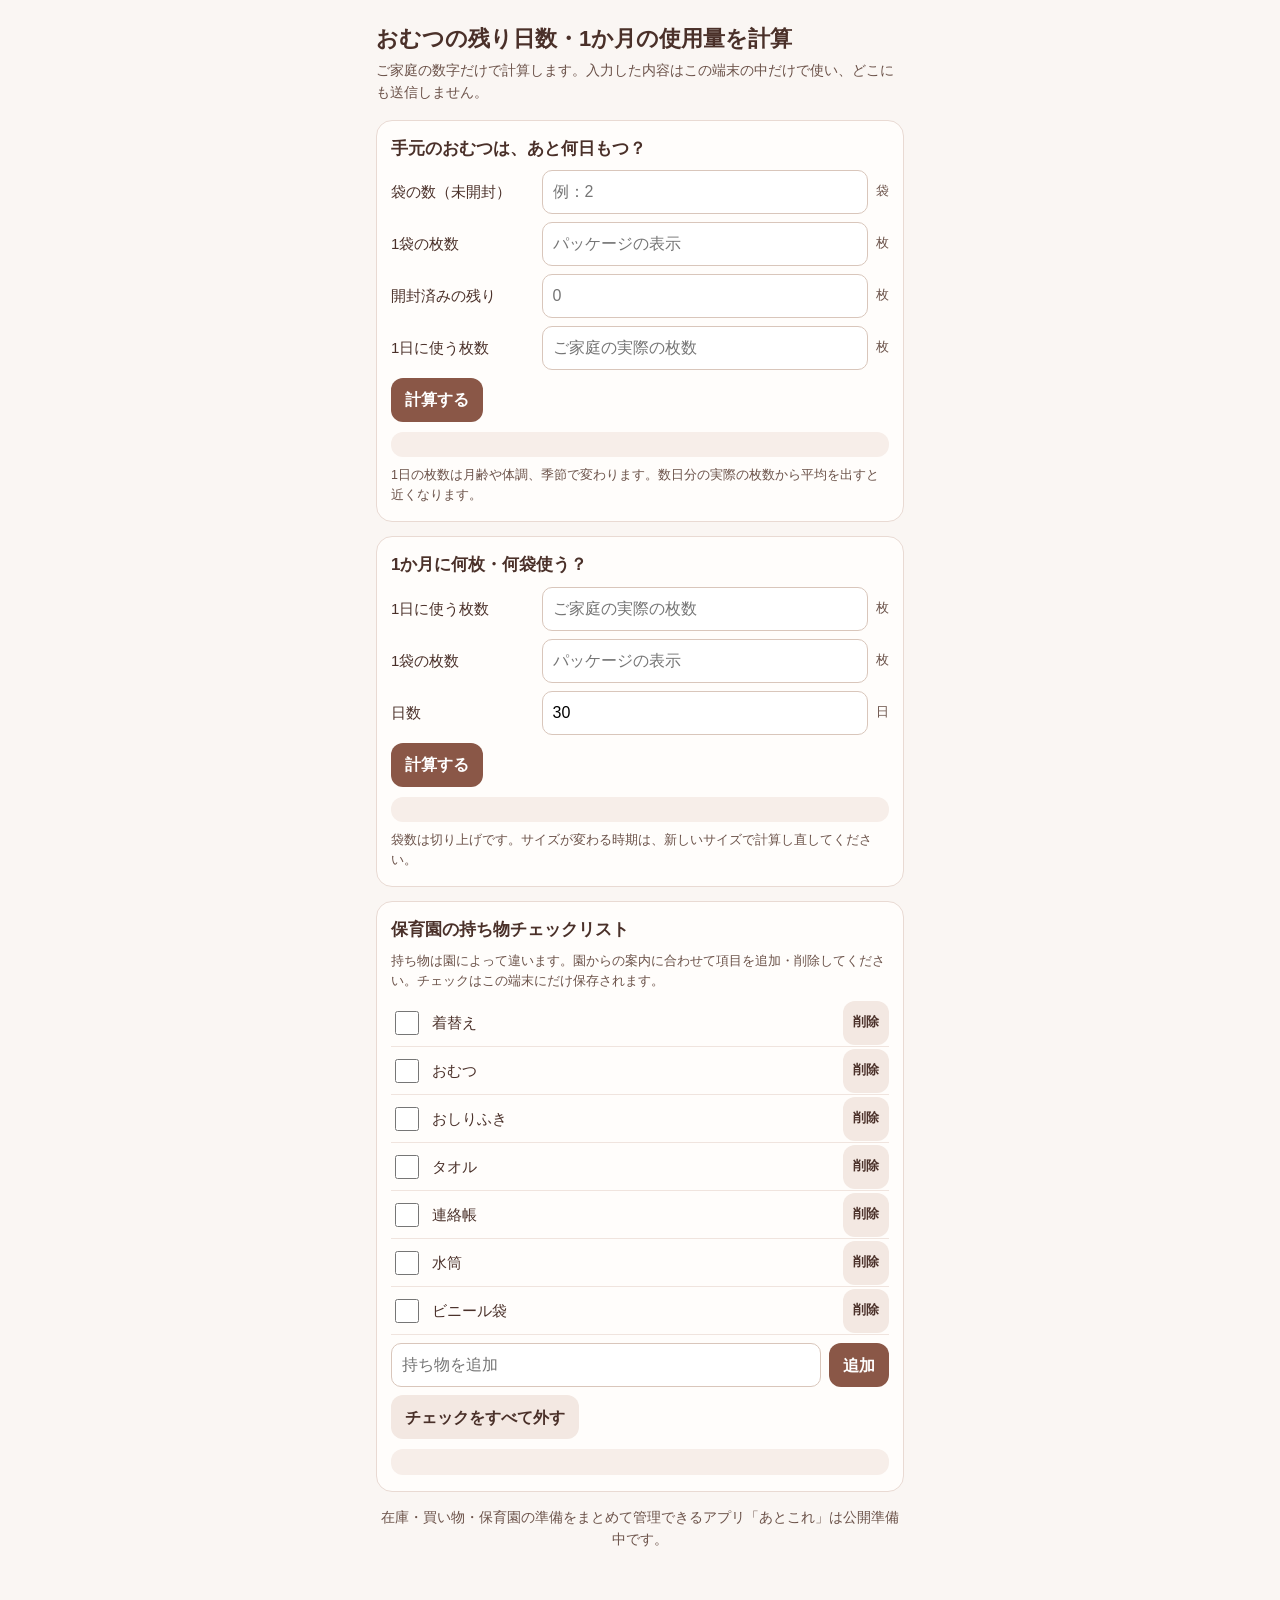
==== atokore-tools-v51/index.html @ 3b9926f9 "feat(v51): easy 3-level stock with optional on-device estimate, packing pre-check, quieter sync, fre" ====
<!doctype html>
<html lang="ja">
<head>
<meta charset="utf-8">
<meta name="viewport" content="width=device-width,initial-scale=1,viewport-fit=cover">
<!-- DRAFT (v51): not published. Remove noindex only with the owner's approval at release. -->
<meta name="robots" content="noindex,nofollow">
<title>おむつの残り日数・1か月の使用量を計算｜保育園の持ち物チェック</title>
<meta name="description" content="手元のおむつがあと何日もつか、1か月に何枚・何袋使うかを、ご家庭の数字だけで計算します。保育園の持ち物チェックリストも端末の中だけで使えます。">
<style>
:root{--ink:#4A3029;--sub:#6B5249;--line:#E9DAD3;--card:#FFFDFB;--accent:#8A5747;--bg:#FAF6F3}
*{box-sizing:border-box}
body{margin:0;background:var(--bg);color:var(--ink);font-family:-apple-system,BlinkMacSystemFont,"Hiragino Sans",sans-serif;line-height:1.6}
main{max-width:560px;margin:0 auto;padding:16px 16px 40px}
h1{font-size:22px;line-height:1.4;margin:8px 0 4px}
.lead{font-size:14px;color:var(--sub);margin:0 0 16px}
section{background:var(--card);border:1px solid var(--line);border-radius:16px;padding:14px 14px 16px;margin:14px 0}
h2{font-size:17px;margin:0 0 8px}
label{display:flex;align-items:center;gap:8px;margin:8px 0;font-size:15px}
label span:first-child{flex:0 0 9.5em}
input[type=number],input[type=text]{flex:1;min-width:0;min-height:44px;border:1px solid #D9C6BB;border-radius:10px;padding:8px 10px;font-size:16px;background:#fff}
.unit{color:var(--sub);font-size:13px;white-space:nowrap}
button{min-height:44px;border:0;border-radius:12px;background:var(--accent);color:#fff;font:inherit;font-weight:800;padding:8px 14px}
button.ghost{background:#F3E8E2;color:var(--ink)}
.result{margin:10px 0 0;padding:10px 12px;border-radius:12px;background:#F7EEE9;font-weight:700;min-height:1.6em}
.result.error{background:#FDECEA;color:#B42318}
.note{font-size:12.5px;color:var(--sub);margin:8px 0 0}
ul.check{list-style:none;padding:0;margin:8px 0}
ul.check li{display:flex;align-items:center;gap:10px;min-height:48px;border-bottom:1px solid #F0E4DE}
ul.check input[type=checkbox]{width:24px;height:24px;flex:none}
ul.check .name{flex:1;font-size:15px;overflow-wrap:anywhere}
ul.check button{min-height:44px;padding:6px 10px;font-size:13px}
.row{display:flex;gap:8px}
.cta{font-size:14px;text-align:center;color:var(--sub)}
@media(max-width:350px){label{flex-wrap:wrap}label span:first-child{flex-basis:100%}}
</style>
</head>
<body>
<main>
<h1>おむつの残り日数・1か月の使用量を計算</h1>
<p class="lead">ご家庭の数字だけで計算します。入力した内容はこの端末の中だけで使い、どこにも送信しません。</p>

<section aria-labelledby="t1">
<h2 id="t1">手元のおむつは、あと何日もつ？</h2>
<label><span>袋の数（未開封）</span><input id="dBags" type="number" inputmode="numeric" min="0" step="1" placeholder="例：2"><span class="unit">袋</span></label>
<label><span>1袋の枚数</span><input id="dPerBag" type="number" inputmode="numeric" min="1" step="1" placeholder="パッケージの表示"><span class="unit">枚</span></label>
<label><span>開封済みの残り</span><input id="dLoose" type="number" inputmode="numeric" min="0" step="1" placeholder="0"><span class="unit">枚</span></label>
<label><span>1日に使う枚数</span><input id="dPerDay" type="number" inputmode="decimal" min="0.5" step="0.5" placeholder="ご家庭の実際の枚数"><span class="unit">枚</span></label>
<button type="button" id="dGo">計算する</button>
<p class="result" id="dOut" role="status" aria-live="polite"></p>
<p class="note">1日の枚数は月齢や体調、季節で変わります。数日分の実際の枚数から平均を出すと近くなります。</p>
</section>

<section aria-labelledby="t2">
<h2 id="t2">1か月に何枚・何袋使う？</h2>
<label><span>1日に使う枚数</span><input id="mPerDay" type="number" inputmode="decimal" min="0.5" step="0.5" placeholder="ご家庭の実際の枚数"><span class="unit">枚</span></label>
<label><span>1袋の枚数</span><input id="mPerBag" type="number" inputmode="numeric" min="1" step="1" placeholder="パッケージの表示"><span class="unit">枚</span></label>
<label><span>日数</span><input id="mDays" type="number" inputmode="numeric" min="28" max="31" step="1" value="30"><span class="unit">日</span></label>
<button type="button" id="mGo">計算する</button>
<p class="result" id="mOut" role="status" aria-live="polite"></p>
<p class="note">袋数は切り上げです。サイズが変わる時期は、新しいサイズで計算し直してください。</p>
</section>

<section aria-labelledby="t3">
<h2 id="t3">保育園の持ち物チェックリスト</h2>
<p class="note" style="margin-top:0">持ち物は園によって違います。園からの案内に合わせて項目を追加・削除してください。チェックはこの端末にだけ保存されます。</p>
<ul class="check" id="cList"></ul>
<div class="row"><input id="cName" type="text" maxlength="40" placeholder="持ち物を追加" aria-label="持ち物を追加"><button type="button" id="cAdd">追加</button></div>
<div class="row" style="margin-top:8px"><button type="button" class="ghost" id="cReset">チェックをすべて外す</button></div>
<p class="result" id="cOut" role="status" aria-live="polite"></p>
</section>

<p class="cta">在庫・買い物・保育園の準備をまとめて管理できるアプリ「あとこれ」は公開準備中です。</p>
</main>
<script src="./tools-calc-v51.js"></script>
<script>
(function(){
'use strict';
const T=window.AtokoreTools,$=id=>document.getElementById(id);
const today=()=>{const d=new Date();return d.getFullYear()+'-'+String(d.getMonth()+1).padStart(2,'0')+'-'+String(d.getDate()).padStart(2,'0')};
const show=(el,r,text)=>{el.classList.toggle('error',!!r.error);el.textContent=r.error||text};
$('dGo').addEventListener('click',()=>{
 const r=T.daysLeft({bags:$('dBags').value,perBag:$('dPerBag').value,loose:$('dLoose').value||0,perDay:$('dPerDay').value});
 if(r.error)return show($('dOut'),r);
 const end=T.runOutDate(today(),r.days),md=end?end.slice(5).replace('-','月').replace(/^0/,'')+'日':'';
 show($('dOut'),r,'合計'+r.total+'枚で、あと約'+r.days+'日（'+md+'ごろまで）です。');
});
$('mGo').addEventListener('click',()=>{
 const r=T.monthly({perDay:$('mPerDay').value,perBag:$('mPerBag').value,days:$('mDays').value});
 show($('mOut'),r,r.days+'日で約'+r.sheets+'枚、'+r.bags+'袋分です。');
});
// Checklist: device-only. A missing or unreadable save starts from the generic examples; an
// unreadable save is never overwritten silently.
const KEY='atokoreToolsChecklistV1',DEFAULTS=['着替え','おむつ','おしりふき','タオル','連絡帳','水筒','ビニール袋'];
let list=null,locked=false;
try{const raw=localStorage.getItem(KEY);list=raw===null?DEFAULTS.map(name=>({name,done:false})):JSON.parse(raw);
 if(!Array.isArray(list)||!list.every(x=>x&&typeof x.name==='string'&&x.name.length<=40&&typeof x.done==='boolean'))throw Error('invalid')}
catch(_){locked=true;list=DEFAULTS.map(name=>({name,done:false}));$('cOut').textContent='保存されたチェックリストを読めないため、変更を保存しません。'}
const save=()=>{if(locked)return false;try{localStorage.setItem(KEY,JSON.stringify(list));return true}catch(_){$('cOut').textContent='この端末に保存できませんでした。';return false}};
function paint(){
 const ul=$('cList');ul.replaceChildren();
 list.forEach((x,i)=>{
  const li=document.createElement('li'),cb=document.createElement('input'),name=document.createElement('span'),del=document.createElement('button');
  cb.type='checkbox';cb.checked=x.done;cb.setAttribute('aria-label',x.name+'を準備済みにする');
  cb.addEventListener('change',()=>{x.done=cb.checked;save()});
  name.className='name';name.textContent=x.name;
  del.type='button';del.className='ghost';del.textContent='削除';del.setAttribute('aria-label',x.name+'を削除');
  del.addEventListener('click',()=>{list.splice(i,1);save();paint()});
  li.append(cb,name,del);ul.append(li);
 });
}
$('cAdd').addEventListener('click',()=>{const v=$('cName').value.trim().slice(0,40);if(!v||list.length>=40)return;list.push({name:v,done:false});if(save())$('cName').value='';paint()});
$('cName').addEventListener('keydown',e=>{if(e.key==='Enter'){e.preventDefault();$('cAdd').click()}});
$('cReset').addEventListener('click',()=>{list.forEach(x=>x.done=false);save();paint()});
paint();
})();
</script>
</body>
</html>
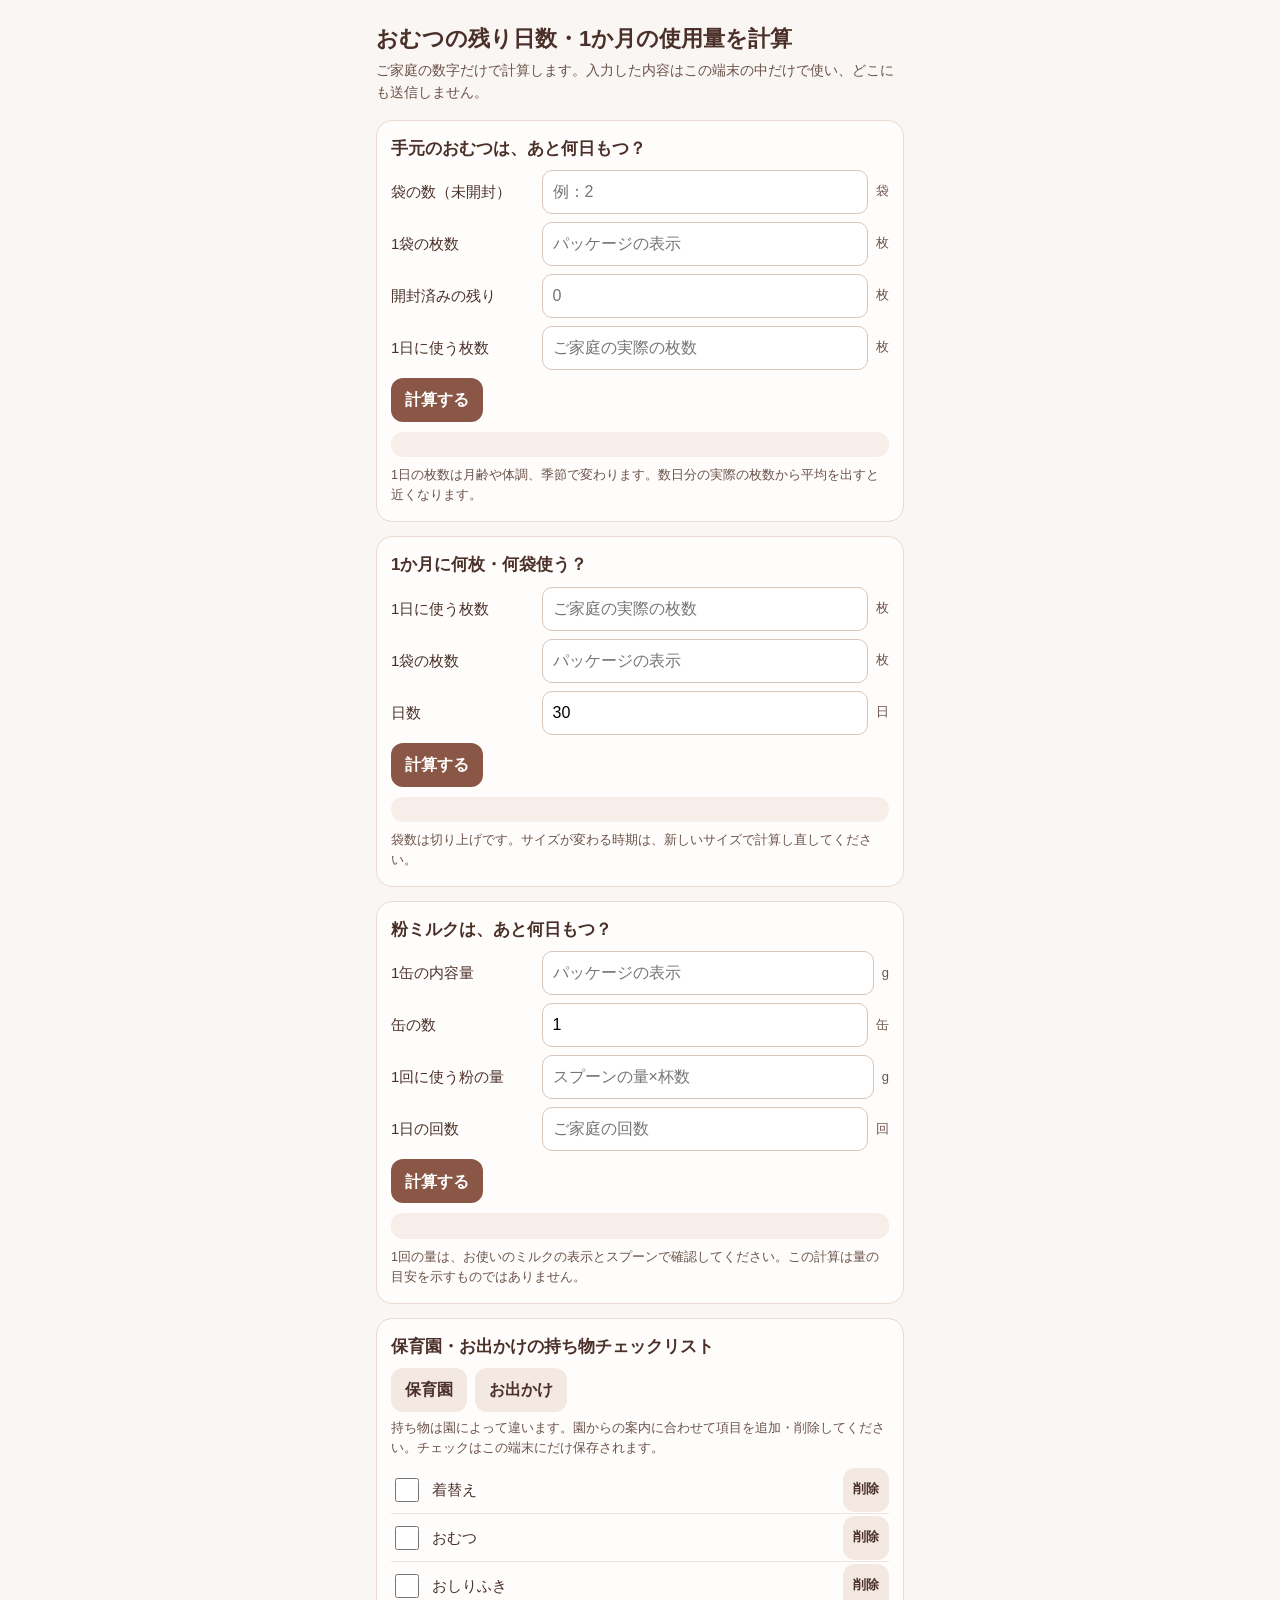
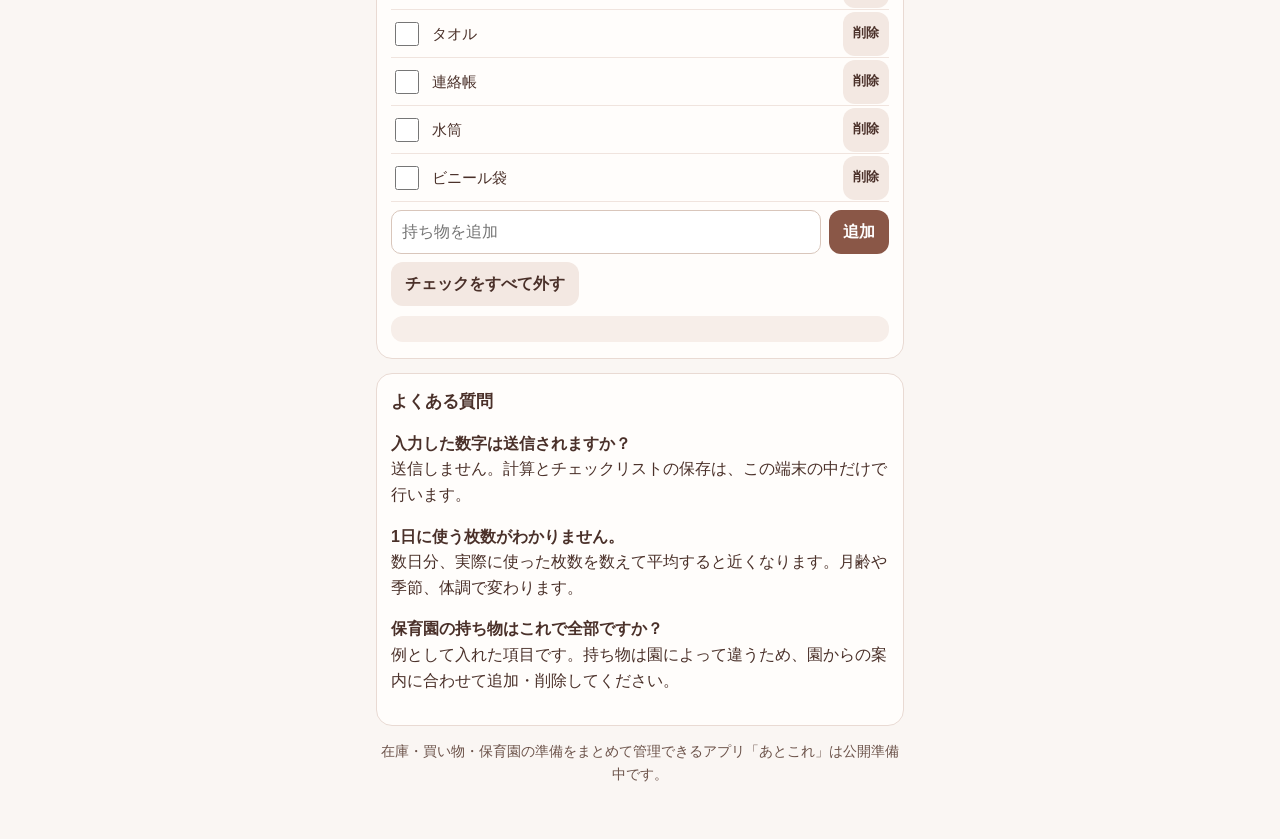
==== commit 5432fda8: "feat(v51-int): entitlements view, notification and usage-monitor prototypes, tools, compatibility te" ====
--- a/atokore-tools-v51/index.html
+++ b/atokore-tools-v51/index.html
@@ -61,13 +61,32 @@
 <p class="note">袋数は切り上げです。サイズが変わる時期は、新しいサイズで計算し直してください。</p>
 </section>
 
+<section aria-labelledby="t4">
+<h2 id="t4">粉ミルクは、あと何日もつ？</h2>
+<label><span>1缶の内容量</span><input id="kGrams" type="number" inputmode="decimal" min="1" step="1" placeholder="パッケージの表示"><span class="unit">g</span></label>
+<label><span>缶の数</span><input id="kCans" type="number" inputmode="numeric" min="1" step="1" value="1"><span class="unit">缶</span></label>
+<label><span>1回に使う粉の量</span><input id="kPerFeed" type="number" inputmode="decimal" min="1" step="0.1" placeholder="スプーンの量×杯数"><span class="unit">g</span></label>
+<label><span>1日の回数</span><input id="kFeeds" type="number" inputmode="numeric" min="1" step="1" placeholder="ご家庭の回数"><span class="unit">回</span></label>
+<button type="button" id="kGo">計算する</button>
+<p class="result" id="kOut" role="status" aria-live="polite"></p>
+<p class="note">1回の量は、お使いのミルクの表示とスプーンで確認してください。この計算は量の目安を示すものではありません。</p>
+</section>
+
 <section aria-labelledby="t3">
-<h2 id="t3">保育園の持ち物チェックリスト</h2>
+<h2 id="t3">保育園・お出かけの持ち物チェックリスト</h2>
+<div class="row" role="group" aria-label="リストの種類" style="margin-bottom:6px"><button type="button" class="ghost" id="cDaycare" aria-pressed="true">保育園</button><button type="button" class="ghost" id="cOuting" aria-pressed="false">お出かけ</button></div>
 <p class="note" style="margin-top:0">持ち物は園によって違います。園からの案内に合わせて項目を追加・削除してください。チェックはこの端末にだけ保存されます。</p>
 <ul class="check" id="cList"></ul>
 <div class="row"><input id="cName" type="text" maxlength="40" placeholder="持ち物を追加" aria-label="持ち物を追加"><button type="button" id="cAdd">追加</button></div>
 <div class="row" style="margin-top:8px"><button type="button" class="ghost" id="cReset">チェックをすべて外す</button></div>
 <p class="result" id="cOut" role="status" aria-live="polite"></p>
+</section>
+
+<section aria-labelledby="t5">
+<h2 id="t5">よくある質問</h2>
+<p><b>入力した数字は送信されますか？</b><br>送信しません。計算とチェックリストの保存は、この端末の中だけで行います。</p>
+<p><b>1日に使う枚数がわかりません。</b><br>数日分、実際に使った枚数を数えて平均すると近くなります。月齢や季節、体調で変わります。</p>
+<p><b>保育園の持ち物はこれで全部ですか？</b><br>例として入れた項目です。持ち物は園によって違うため、園からの案内に合わせて追加・削除してください。</p>
 </section>
 
 <p class="cta">在庫・買い物・保育園の準備をまとめて管理できるアプリ「あとこれ」は公開準備中です。</p>
@@ -85,17 +104,29 @@
  const end=T.runOutDate(today(),r.days),md=end?end.slice(5).replace('-','月').replace(/^0/,'')+'日':'';
  show($('dOut'),r,'合計'+r.total+'枚で、あと約'+r.days+'日（'+md+'ごろまで）です。');
 });
+$('kGo').addEventListener('click',()=>{
+ const r=T.milkDays({canGrams:$('kGrams').value,cans:$('kCans').value||1,perFeedGrams:$('kPerFeed').value,feedsPerDay:$('kFeeds').value});
+ show($('kOut'),r,'1日に約'+r.perDay+'g使うと、'+r.total+'gで約'+r.days+'日分です。');
+});
 $('mGo').addEventListener('click',()=>{
  const r=T.monthly({perDay:$('mPerDay').value,perBag:$('mPerBag').value,days:$('mDays').value});
  show($('mOut'),r,r.days+'日で約'+r.sheets+'枚、'+r.bags+'袋分です。');
 });
 // Checklist: device-only. A missing or unreadable save starts from the generic examples; an
 // unreadable save is never overwritten silently.
-const KEY='atokoreToolsChecklistV1',DEFAULTS=['着替え','おむつ','おしりふき','タオル','連絡帳','水筒','ビニール袋'];
-let list=null,locked=false;
+const LISTS={daycare:{key:'atokoreToolsChecklistV1',defaults:['着替え','おむつ','おしりふき','タオル','連絡帳','水筒','ビニール袋']},
+ outing:{key:'atokoreToolsOutingV1',defaults:['おむつ','おしりふき','着替え','飲み物','ビニール袋','ガーゼ・タオル','保険証・母子手帳']}};
+let KEY=LISTS.daycare.key,DEFAULTS=LISTS.daycare.defaults,list=null,locked=false;
+function loadList(kind){
+ KEY=LISTS[kind].key;DEFAULTS=LISTS[kind].defaults;locked=false;$('cOut').textContent='';
+ $('cDaycare').setAttribute('aria-pressed',String(kind==='daycare'));$('cOuting').setAttribute('aria-pressed',String(kind==='outing'));
 try{const raw=localStorage.getItem(KEY);list=raw===null?DEFAULTS.map(name=>({name,done:false})):JSON.parse(raw);
  if(!Array.isArray(list)||!list.every(x=>x&&typeof x.name==='string'&&x.name.length<=40&&typeof x.done==='boolean'))throw Error('invalid')}
 catch(_){locked=true;list=DEFAULTS.map(name=>({name,done:false}));$('cOut').textContent='保存されたチェックリストを読めないため、変更を保存しません。'}
+ if(typeof paint==='function')paint();
+}
+loadList('daycare');
+$('cDaycare').addEventListener('click',()=>loadList('daycare'));$('cOuting').addEventListener('click',()=>loadList('outing'));
 const save=()=>{if(locked)return false;try{localStorage.setItem(KEY,JSON.stringify(list));return true}catch(_){$('cOut').textContent='この端末に保存できませんでした。';return false}};
 function paint(){
  const ul=$('cList');ul.replaceChildren();
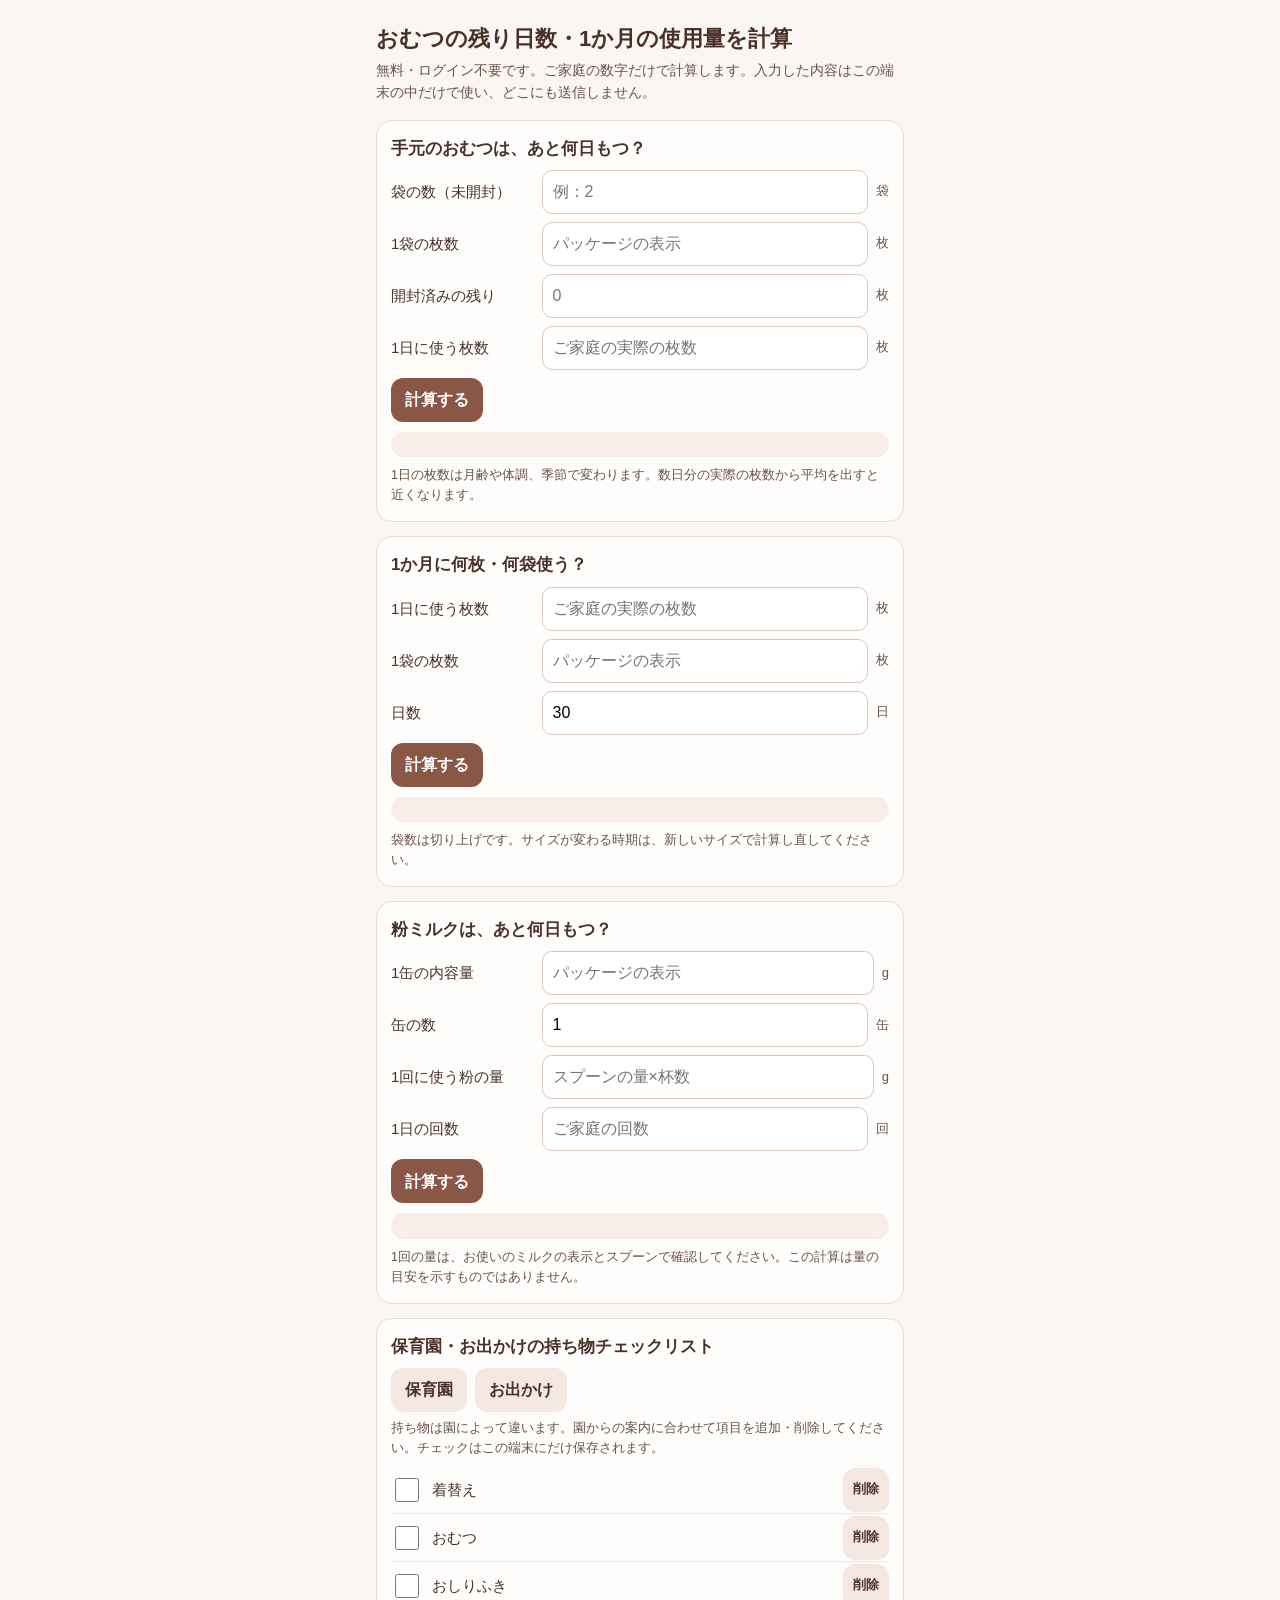
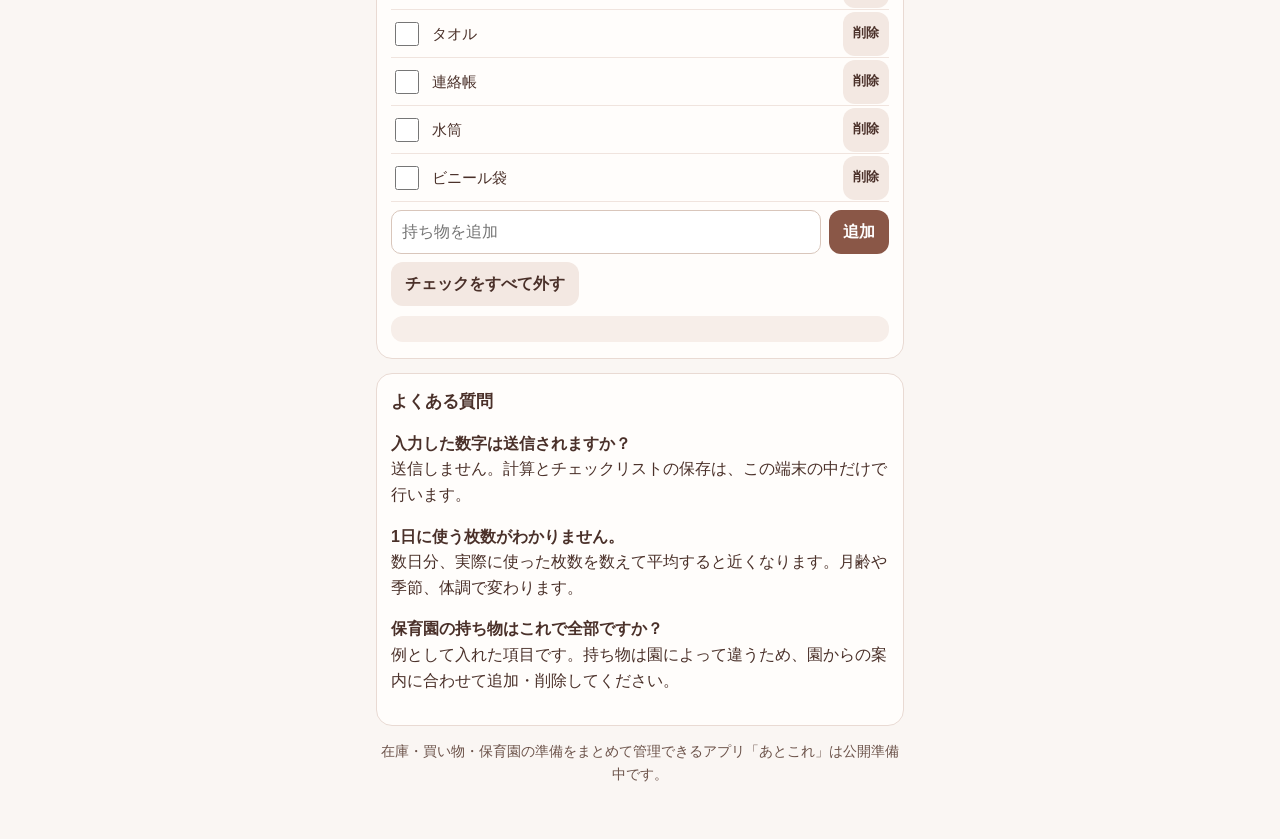
==== commit ce87dd62: "feat(v51-int,G4): state 無料・ログイン不要 on the free tools page (still noindex) Co-Authored-By: Claude Opus" ====
--- a/atokore-tools-v51/index.html
+++ b/atokore-tools-v51/index.html
@@ -38,7 +38,7 @@
 <body>
 <main>
 <h1>おむつの残り日数・1か月の使用量を計算</h1>
-<p class="lead">ご家庭の数字だけで計算します。入力した内容はこの端末の中だけで使い、どこにも送信しません。</p>
+<p class="lead">無料・ログイン不要です。ご家庭の数字だけで計算します。入力した内容はこの端末の中だけで使い、どこにも送信しません。</p>
 
 <section aria-labelledby="t1">
 <h2 id="t1">手元のおむつは、あと何日もつ？</h2>
